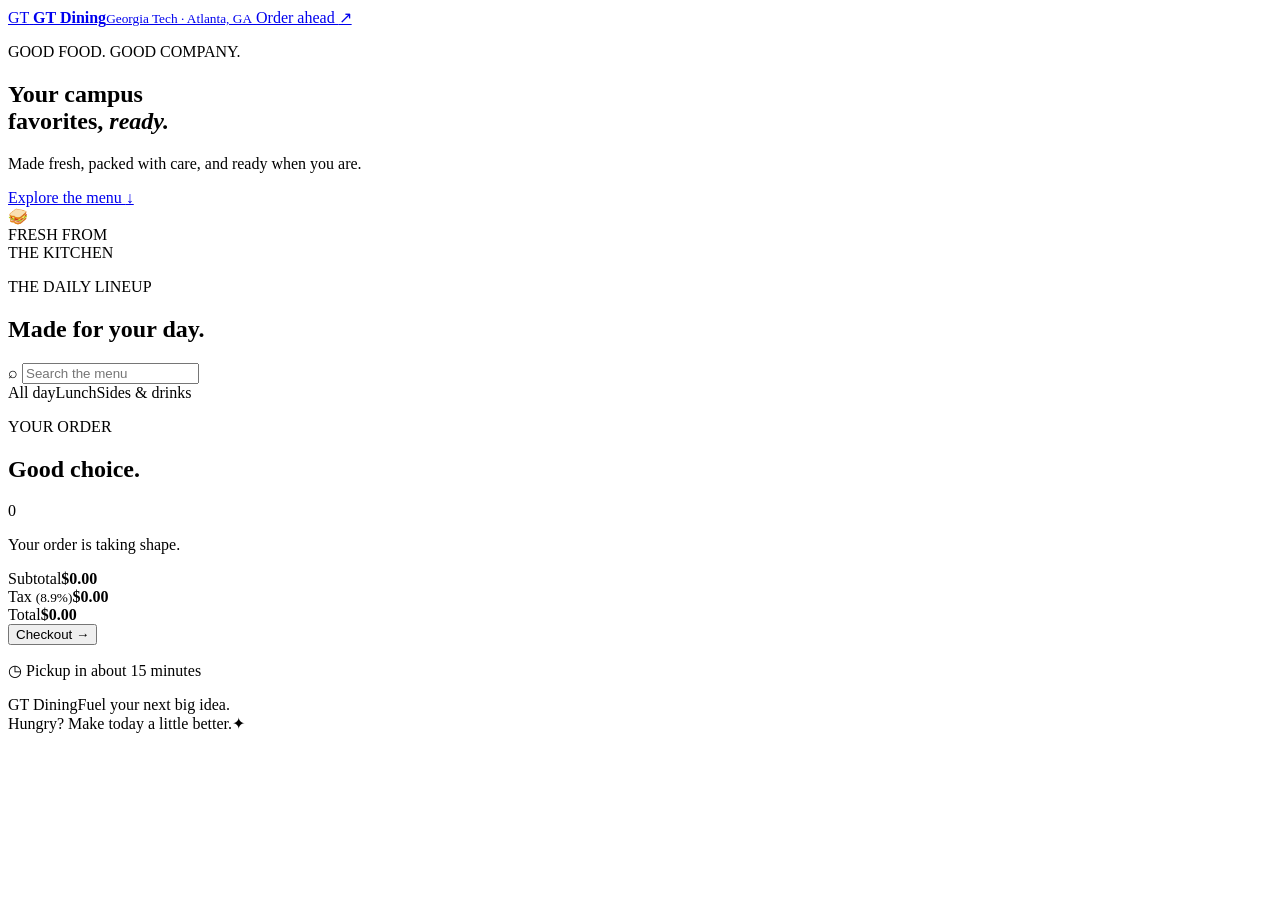
==== demo-app/index.html @ 49d0d8c0 "Build video-to-PR hackathon demo Co-Authored-By: Devin AI <158243242+devin-ai-integration[bot]@users" ====
<!doctype html>
<html lang="en">
<head>
  <meta charset="utf-8">
  <meta name="viewport" content="width=device-width, initial-scale=1">
  <title>GT Dining — Order ahead</title>
  <link rel="stylesheet" href="/demo/styles.css">
</head>
<body>
  <header class="site-header">
    <a class="brand" href="#" aria-label="GT Dining home">
      <span class="brand-mark">GT</span>
      <span><strong>GT Dining</strong><small>Georgia Tech · Atlanta, GA</small></span>
    </a>
    <a class="header-link" href="#menu">Order ahead <span aria-hidden="true">↗</span></a>
  </header>

  <main>
    <section class="hero">
      <div class="hero-copy">
        <p class="eyebrow">GOOD FOOD. GOOD COMPANY.</p>
        <h1>Your campus<br>favorites, <em>ready.</em></h1>
        <p class="hero-text">Made fresh, packed with care, and ready when you are.</p>
        <a class="hero-link" href="#menu">Explore the menu <span aria-hidden="true">↓</span></a>
      </div>
      <div class="hero-art" aria-hidden="true">
        <div class="sun"></div>
        <div class="plate"><span>🥪</span></div>
        <div class="art-caption">FRESH FROM<br>THE KITCHEN</div>
      </div>
    </section>

    <div class="content-grid" id="menu">
      <section class="menu-section">
        <div class="section-heading">
          <div>
            <p class="eyebrow">THE DAILY LINEUP</p>
            <h2>Made for your day.</h2>
          </div>
          <label class="search-box">
            <span aria-hidden="true">⌕</span>
            <input id="search" type="search" placeholder="Search the menu" aria-label="Search the menu">
          </label>
        </div>
        <div class="category-row"><span class="category active">All day</span><span class="category">Lunch</span><span class="category">Sides & drinks</span></div>
        <div id="menu-items" class="menu-items" aria-live="polite"></div>
        <p id="empty-state" class="empty-state" hidden>No menu items match that search.</p>
      </section>

      <aside class="cart-card" aria-label="Your order">
        <div class="cart-title"><div><p class="eyebrow">YOUR ORDER</p><h2>Good choice.</h2></div><span id="cart-count" class="cart-count">0</span></div>
        <div id="cart-items" class="cart-items"><p class="cart-empty">Your order is taking shape.</p></div>
        <div class="cart-totals">
          <div><span>Subtotal</span><strong id="subtotal">$0.00</strong></div>
          <div><span>Tax <small>(8.9%)</small></span><strong id="tax">$0.00</strong></div>
          <div class="total-row"><span>Total</span><strong id="total">$0.00</strong></div>
        </div>
        <button id="checkout" class="checkout-button" type="button">Checkout <span aria-hidden="true">→</span></button>
        <p class="pickup-note"><span aria-hidden="true">◷</span> Pickup in about 15 minutes</p>
        <div id="confirmation" class="confirmation" role="status" hidden></div>
      </aside>
    </div>
  </main>
  <footer class="site-footer"><span>GT Dining</span><span>Fuel your next big idea.</span></footer>
  <div class="mobile-banner"><span>Hungry? Make today a little better.</span><span aria-hidden="true">✦</span></div>
  <script src="/demo/app.js"></script>
</body>
</html>
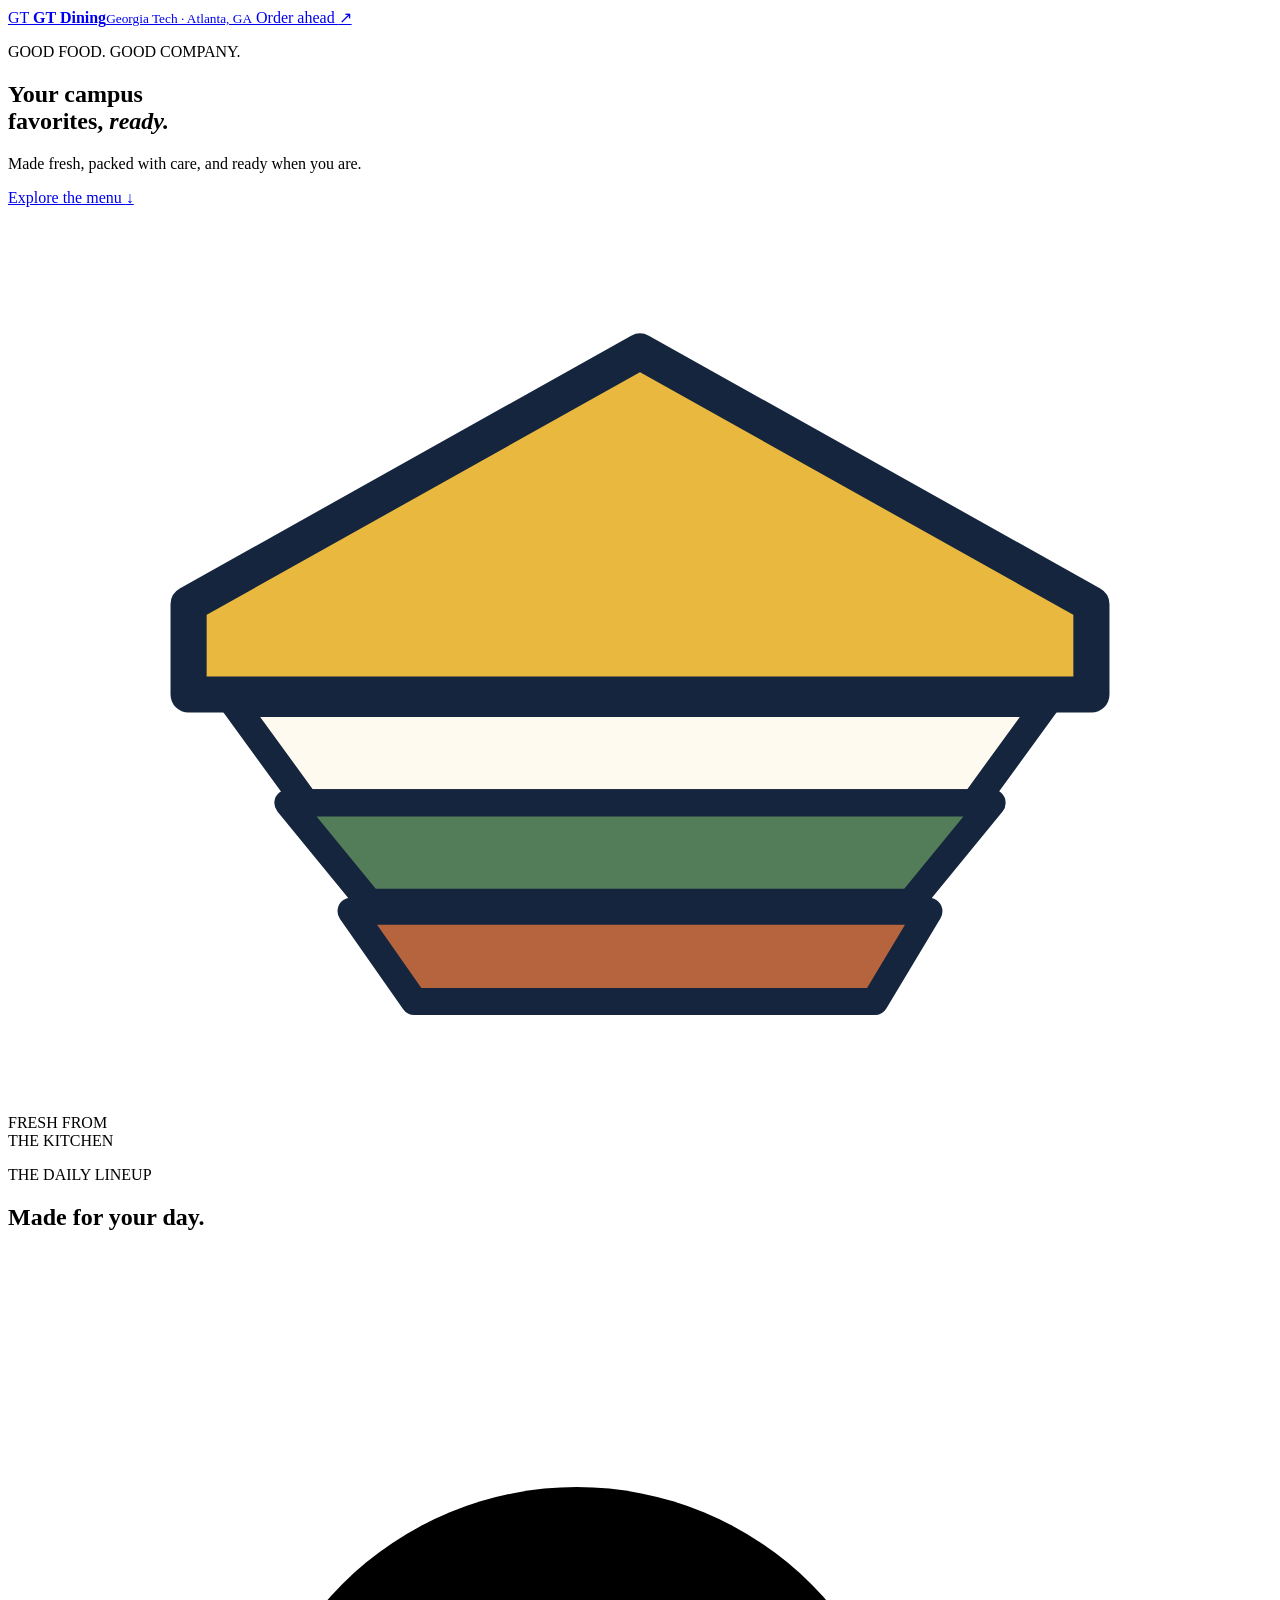
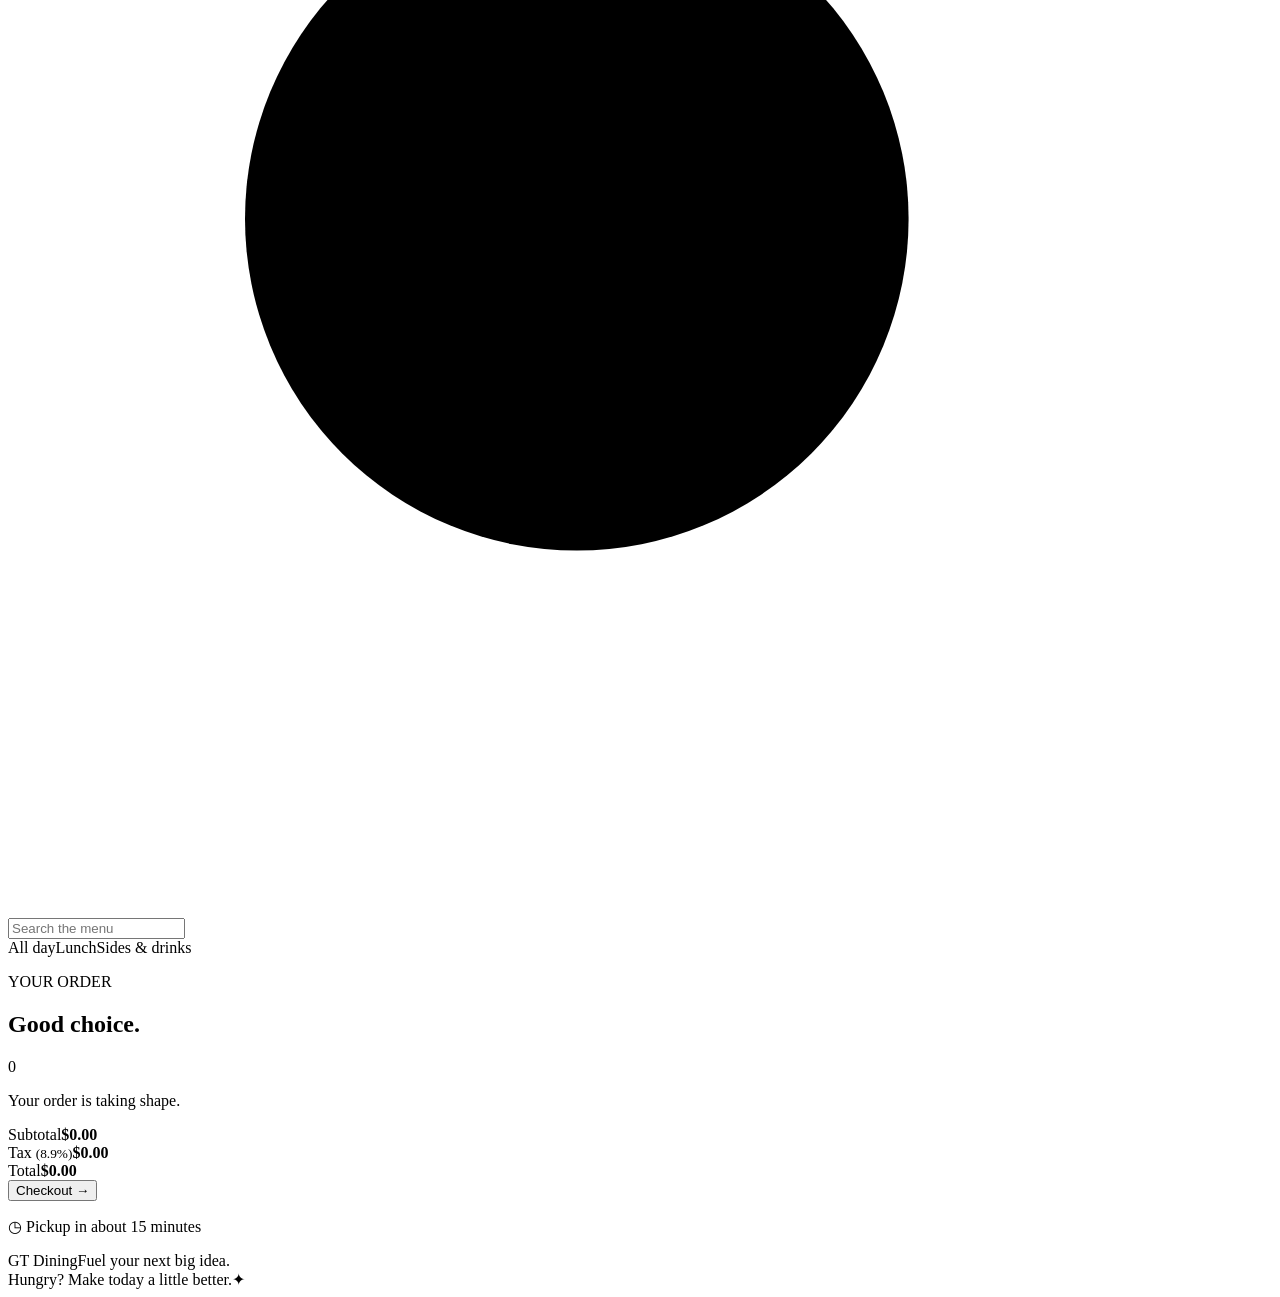
==== commit 206112e6: "Support Devin v3 and polish mobile demo Co-Authored-By: Devin AI <158243242+devin-ai-integration[bot" ====
--- a/demo-app/index.html
+++ b/demo-app/index.html
@@ -25,7 +25,7 @@
       </div>
       <div class="hero-art" aria-hidden="true">
         <div class="sun"></div>
-        <div class="plate"><span>🥪</span></div>
+        <div class="plate"><svg class="hero-sandwich" viewBox="0 0 140 100" aria-hidden="true" focusable="false"><path d="M20 44 70 16l50 28v10H20z" fill="#e9b83e" stroke="#14253d" stroke-width="4" stroke-linejoin="round"/><path d="M25 55h90l-8 11H33z" fill="#fffaf0" stroke="#14253d" stroke-width="3" stroke-linejoin="round"/><path d="m31 66 78 0-9 11H40z" fill="#537c59" stroke="#14253d" stroke-width="3" stroke-linejoin="round"/><path d="M38 78h64l-6 10H45z" fill="#b5643e" stroke="#14253d" stroke-width="3" stroke-linejoin="round"/></svg></div>
         <div class="art-caption">FRESH FROM<br>THE KITCHEN</div>
       </div>
     </section>
@@ -38,7 +38,7 @@
             <h2>Made for your day.</h2>
           </div>
           <label class="search-box">
-            <span aria-hidden="true">⌕</span>
+            <svg class="search-icon" viewBox="0 0 24 24" aria-hidden="true"><circle cx="10.8" cy="10.8" r="6.3"></circle><path d="m15.5 15.5 5 5"></path></svg>
             <input id="search" type="search" placeholder="Search the menu" aria-label="Search the menu">
           </label>
         </div>
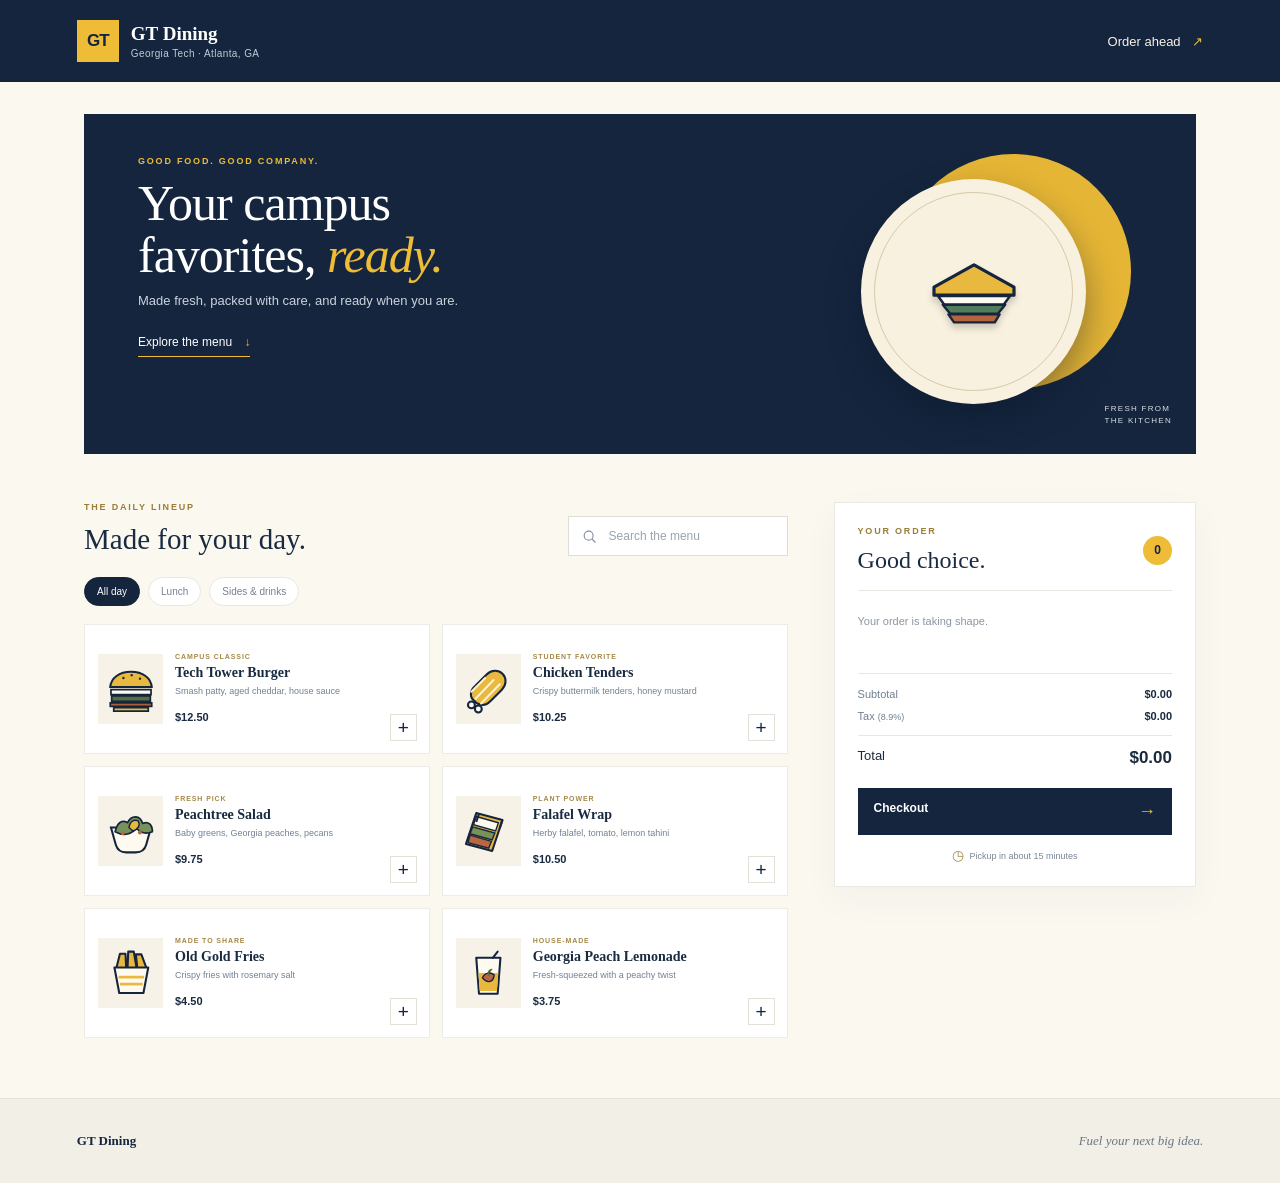
==== commit 395fc074: "Add before and after screenshot comparisons Co-Authored-By: Devin AI <158243242+devin-ai-integration" ====
--- a/demo-app/index.html
+++ b/demo-app/index.html
@@ -4,7 +4,7 @@
   <meta charset="utf-8">
   <meta name="viewport" content="width=device-width, initial-scale=1">
   <title>GT Dining — Order ahead</title>
-  <link rel="stylesheet" href="/demo/styles.css">
+  <link rel="stylesheet" href="styles.css">
 </head>
 <body>
   <header class="site-header">
@@ -63,6 +63,6 @@
   </main>
   <footer class="site-footer"><span>GT Dining</span><span>Fuel your next big idea.</span></footer>
   <div class="mobile-banner"><span>Hungry? Make today a little better.</span><span aria-hidden="true">✦</span></div>
-  <script src="/demo/app.js"></script>
+  <script src="app.js"></script>
 </body>
 </html>
--- a/demo-app/styles.css
+++ b/demo-app/styles.css
@@ -0,0 +1,37 @@
+
+:root{--navy:#14253d;--navy-soft:#203751;--gold:#eebc36;--cream:#fbf8f0;--ink:#192b40;--muted:#738093;--line:#e8e7e1;--white:#fff}
+*{box-sizing:border-box}
+html{scroll-behavior:smooth}
+body{margin:0;background:var(--cream);color:var(--ink);font-family:Arial,sans-serif}
+.site-header{height:82px;padding:0 max(6vw,24px);display:flex;align-items:center;justify-content:space-between;background:var(--navy);color:white}
+.brand{display:flex;align-items:center;gap:12px;color:inherit;text-decoration:none}
+.brand-mark{width:42px;height:42px;display:grid;place-items:center;background:var(--gold);color:var(--navy);font-weight:700;font-size:17px;letter-spacing:-1px}
+.brand strong,.brand small{display:block}.brand strong{font-family:Georgia,serif;font-size:19px}.brand small{font-size:10px;color:#c0cbd6;margin-top:3px;letter-spacing:.04em}
+.header-link{color:#f8f2e4;text-decoration:none;font-size:13px}.header-link span{color:var(--gold);padding-left:8px}
+main{max-width:1180px;padding:0 34px;margin:auto}
+.hero{height:340px;margin:32px 0 48px;background:var(--navy);color:white;display:flex;justify-content:space-between;position:relative;overflow:hidden}
+.hero-copy{padding:42px 0 34px 54px;position:relative;z-index:1}.eyebrow{font-size:9px;letter-spacing:.2em;font-weight:700;color:#9a7d37;margin:0 0 11px}
+.hero .eyebrow{color:var(--gold)}h1,h2,h3,p{margin-top:0}h1{font:500 50px/1.04 Georgia,serif;margin-bottom:12px;letter-spacing:-.02em}h1 em{color:var(--gold)}
+.hero-text{color:#cbd3dc;font-size:13px;margin-bottom:24px}.hero-link{font-size:12px;color:white;text-decoration:none;border-bottom:1px solid var(--gold);padding-bottom:7px}.hero-link span{color:var(--gold);margin-left:9px}
+.hero-art{width:46%;position:relative;display:grid;place-items:center}.sun{position:absolute;width:235px;height:235px;border-radius:50%;background:var(--gold);opacity:.96;right:65px;top:40px}.plate{position:absolute;width:225px;height:225px;border-radius:50%;background:#f8f1df;display:grid;place-items:center;right:110px;top:65px;box-shadow:0 16px 34px #0b172a66}.plate:before{content:"";position:absolute;inset:13px;border:1px solid #d7c9a9;border-radius:50%}.plate span{font-size:108px;filter:drop-shadow(0 8px 6px #2b251833);transform:rotate(-8deg)}.art-caption{position:absolute;right:24px;bottom:27px;font-size:8px;line-height:1.5;letter-spacing:.16em;color:#d8dfe5}
+.content-grid{display:grid;grid-template-columns:minmax(0,1.65fr) minmax(300px,.85fr);gap:46px;align-items:start}.section-heading{display:flex;align-items:flex-end;justify-content:space-between;gap:18px;margin-bottom:21px}.section-heading h2,.cart-title h2{font:500 29px Georgia,serif;margin:0}
+.search-box{width:220px;height:40px;border:1px solid #deded8;background:white;display:flex;align-items:center;padding:0 12px;gap:9px;color:#8390a0}.search-box span{font-size:24px;line-height:1;transform:rotate(-20deg)}.search-box input{border:0;outline:0;width:100%;font:12px Arial,sans-serif;color:var(--ink)}.search-box input::placeholder{color:#9aa3ae}
+.category-row{display:flex;gap:8px;margin-bottom:18px}.category{font-size:10px;color:#748091;background:white;border:1px solid var(--line);padding:8px 12px;border-radius:30px}.category.active{background:var(--navy);color:white;border-color:var(--navy)}
+.menu-items{display:grid;grid-template-columns:1fr 1fr;gap:12px}.menu-item{background:white;border:1px solid #edede8;padding:13px;display:flex;align-items:center;gap:12px;min-height:130px;position:relative}.item-art{width:65px;height:70px;flex:none;background:#f7f2e7;display:grid;place-items:center;font-size:36px}.item-info{min-width:0;padding-right:25px}.item-tag{color:#a58948;font-size:7px;letter-spacing:.13em;font-weight:700;margin:0 0 5px}.item-info h3{font:600 14px Georgia,serif;margin:0 0 4px;white-space:nowrap;overflow:hidden;text-overflow:ellipsis}.item-info p:not(.item-tag){color:var(--muted);font-size:9px;line-height:1.45;margin-bottom:8px}.item-info strong{font-size:11px}.add-button{position:absolute;right:12px;bottom:12px;border:1px solid #e3e0d7;background:white;width:27px;height:27px;font-size:19px;color:var(--navy);cursor:pointer}.add-button:hover{background:var(--gold);border-color:var(--gold)}
+.empty-state{font-size:13px;color:var(--muted);padding:28px 0}
+.cart-card{background:white;border:1px solid #ebe9e2;padding:23px;box-shadow:0 12px 35px #2635470a}.cart-title{display:flex;justify-content:space-between;align-items:center;border-bottom:1px solid var(--line);padding-bottom:16px}.cart-title h2{font-size:24px}.cart-count{background:var(--gold);color:var(--navy);font-size:12px;font-weight:700;border-radius:50%;width:29px;height:29px;display:grid;place-items:center}.cart-items{padding:10px 0;min-height:82px}.cart-empty{font-size:11px;color:#8b96a3;padding:14px 0}.cart-item{display:flex;align-items:center;justify-content:space-between;padding:9px 0;border-bottom:1px solid #f1f0ec;gap:10px}.cart-item strong,.cart-item span{display:block}.cart-item strong{font-size:11px}.cart-item div:first-child span{font-size:9px;color:var(--muted);margin-top:4px}.quantity{display:flex;align-items:center;gap:9px}.quantity button{background:white;border:1px solid var(--line);width:23px;height:23px;font-size:14px;cursor:pointer}.quantity span{font-size:11px}
+.cart-totals{border-top:1px solid var(--line);padding-top:14px}.cart-totals>div{display:flex;justify-content:space-between;margin-bottom:10px;font-size:11px;color:#718092}.cart-totals strong{color:var(--ink);font-weight:600}.cart-totals small{font-size:9px}.cart-totals .total-row{border-top:1px solid var(--line);padding-top:12px;margin-top:13px;font-size:13px;color:var(--ink)}.total-row strong{font-size:17px}
+.checkout-button{margin-top:10px;width:100%;height:47px;background:var(--navy);color:white;border:0;font:600 12px Arial,sans-serif;cursor:pointer;text-align:left;padding:0 16px}.checkout-button span{float:right;color:var(--gold);font-size:18px}.checkout-button:hover{background:var(--navy-soft)}.pickup-note{font-size:9px;text-align:center;color:#798596;margin:12px 0 0}.pickup-note span{color:#a58948;font-size:14px;vertical-align:-1px;margin-right:3px}
+.confirmation{margin-top:15px;padding:14px;background:#f2f7ed;color:#344e2d;text-align:center}.confirmation strong,.confirmation span{display:block}.confirmation strong{font:600 14px Georgia,serif;margin:6px}.confirmation span:last-child{font-size:10px}.confirmation-check{font-size:20px}
+.site-footer{height:85px;margin-top:60px;background:#f2efe7;border-top:1px solid #e6e3da;padding:0 max(6vw,24px);display:flex;align-items:center;justify-content:space-between;color:#697585;font:italic 13px Georgia,serif}.site-footer span:first-child{color:var(--navy);font-style:normal;font-weight:700}
+.mobile-banner{display:none}
+@media(max-width:820px){main{padding:0 22px}.hero{height:300px;margin:24px 0 36px}.hero-copy{padding:37px 0 30px 34px}h1{font-size:43px}.hero-art{width:42%;transform:scale(.85);transform-origin:center right}.content-grid{grid-template-columns:minmax(0,1.3fr) minmax(260px,.9fr);gap:22px}.menu-items{grid-template-columns:1fr}.menu-item{min-height:112px}}
+@media(max-width:620px){.site-header{height:70px;padding:0 20px}.header-link{font-size:11px}main{padding:0 16px}.hero{height:275px;margin:16px 0 31px}.hero-copy{padding:32px 0 25px 25px}h1{font-size:39px}.hero-text{max-width:230px;line-height:1.5}.hero-art{position:absolute;right:-80px;opacity:.5;transform:scale(.8)}.content-grid{grid-template-columns:1fr;gap:24px}.section-heading{align-items:flex-start;flex-direction:column}.section-heading h2{font-size:26px}.search-box{width:100%}.menu-items{grid-template-columns:1fr 1fr;gap:8px}.menu-item{display:block;padding:10px;min-height:195px}.item-art{width:100%;height:74px;font-size:35px;margin-bottom:9px}.item-info{padding:0 0 25px}.item-info h3{white-space:normal;font-size:13px;min-height:30px}.item-info p:not(.item-tag){font-size:8px;min-height:24px}.item-tag{font-size:6px}.cart-card{padding:20px}.site-footer{margin-top:35px;height:72px;font-size:11px}}
+@media(max-width:420px){.mobile-banner{position:fixed;z-index:5;left:0;right:0;bottom:0;height:72px;background:var(--gold);color:var(--navy);display:flex;align-items:center;justify-content:space-between;padding:0 20px;font-size:11px;font-weight:700;box-shadow:0 -6px 18px #182c401c}.cart-card .checkout-button{position:fixed;z-index:1;left:16px;bottom:12px;width:calc(100% - 32px)}}
+
+.menu-section,.content-grid,.menu-items{min-width:0}
+.search-box .search-icon{width:17px;height:17px;fill:none;stroke:currentColor;stroke-width:1.6;flex:none}
+.hero-sandwich{width:112px;height:auto;filter:drop-shadow(0 5px 3px #2b251833)}
+.item-art svg{display:block;width:58px;height:58px;max-width:100%}
+@media(max-width:620px){.menu-items{grid-template-columns:repeat(2,minmax(0,1fr))}.menu-item{min-width:0;overflow:hidden}.item-info{min-width:0}}
+@media(max-width:420px){.hero-art{right:0;width:44%;opacity:.28;transform:none}.hero-art .sun{width:138px;height:138px;right:4px;top:68px}.hero-art .plate{width:126px;height:126px;right:22px;top:78px}.hero-sandwich{width:82px}.menu-items{grid-template-columns:repeat(2,minmax(0,1fr))}}
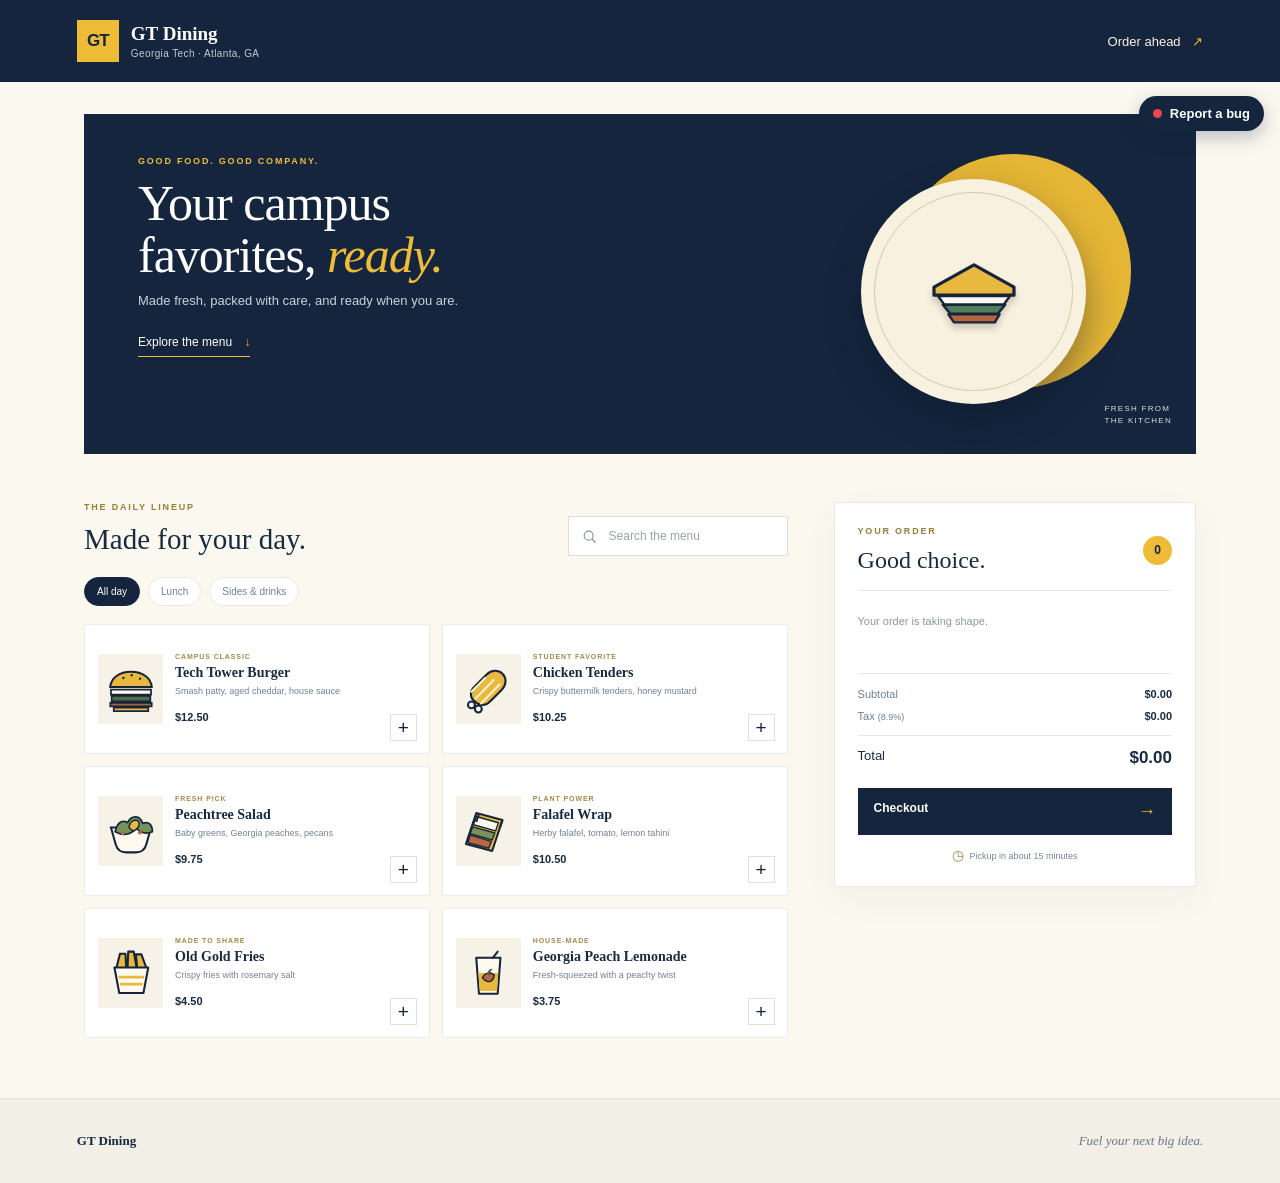
==== commit ca3a838e: "Add Report a bug screen-record button to demo app, handle duration-less WebM, add Devpost copy Co-Au" ====
--- a/demo-app/index.html
+++ b/demo-app/index.html
@@ -64,5 +64,6 @@
   <footer class="site-footer"><span>GT Dining</span><span>Fuel your next big idea.</span></footer>
   <div class="mobile-banner"><span>Hungry? Make today a little better.</span><span aria-hidden="true">✦</span></div>
   <script src="app.js"></script>
+  <script src="report-bug.js"></script>
 </body>
 </html>
